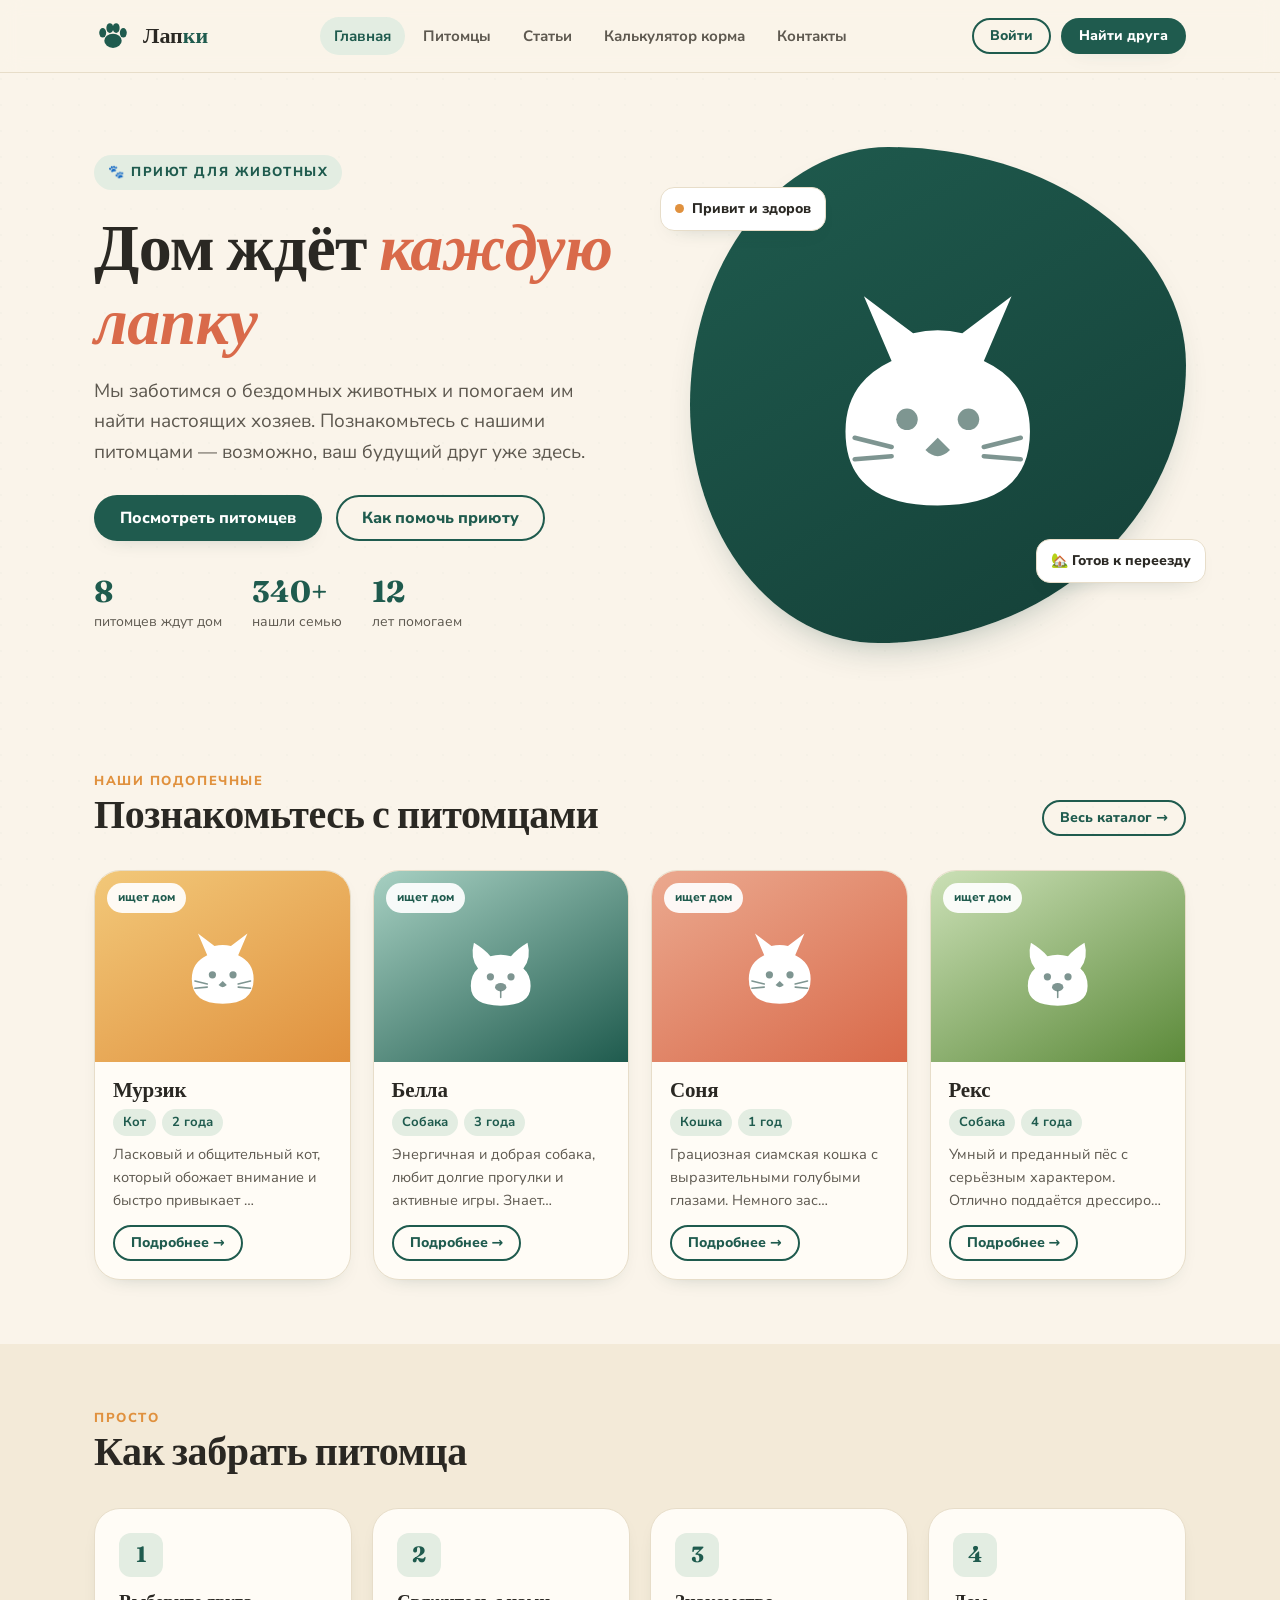
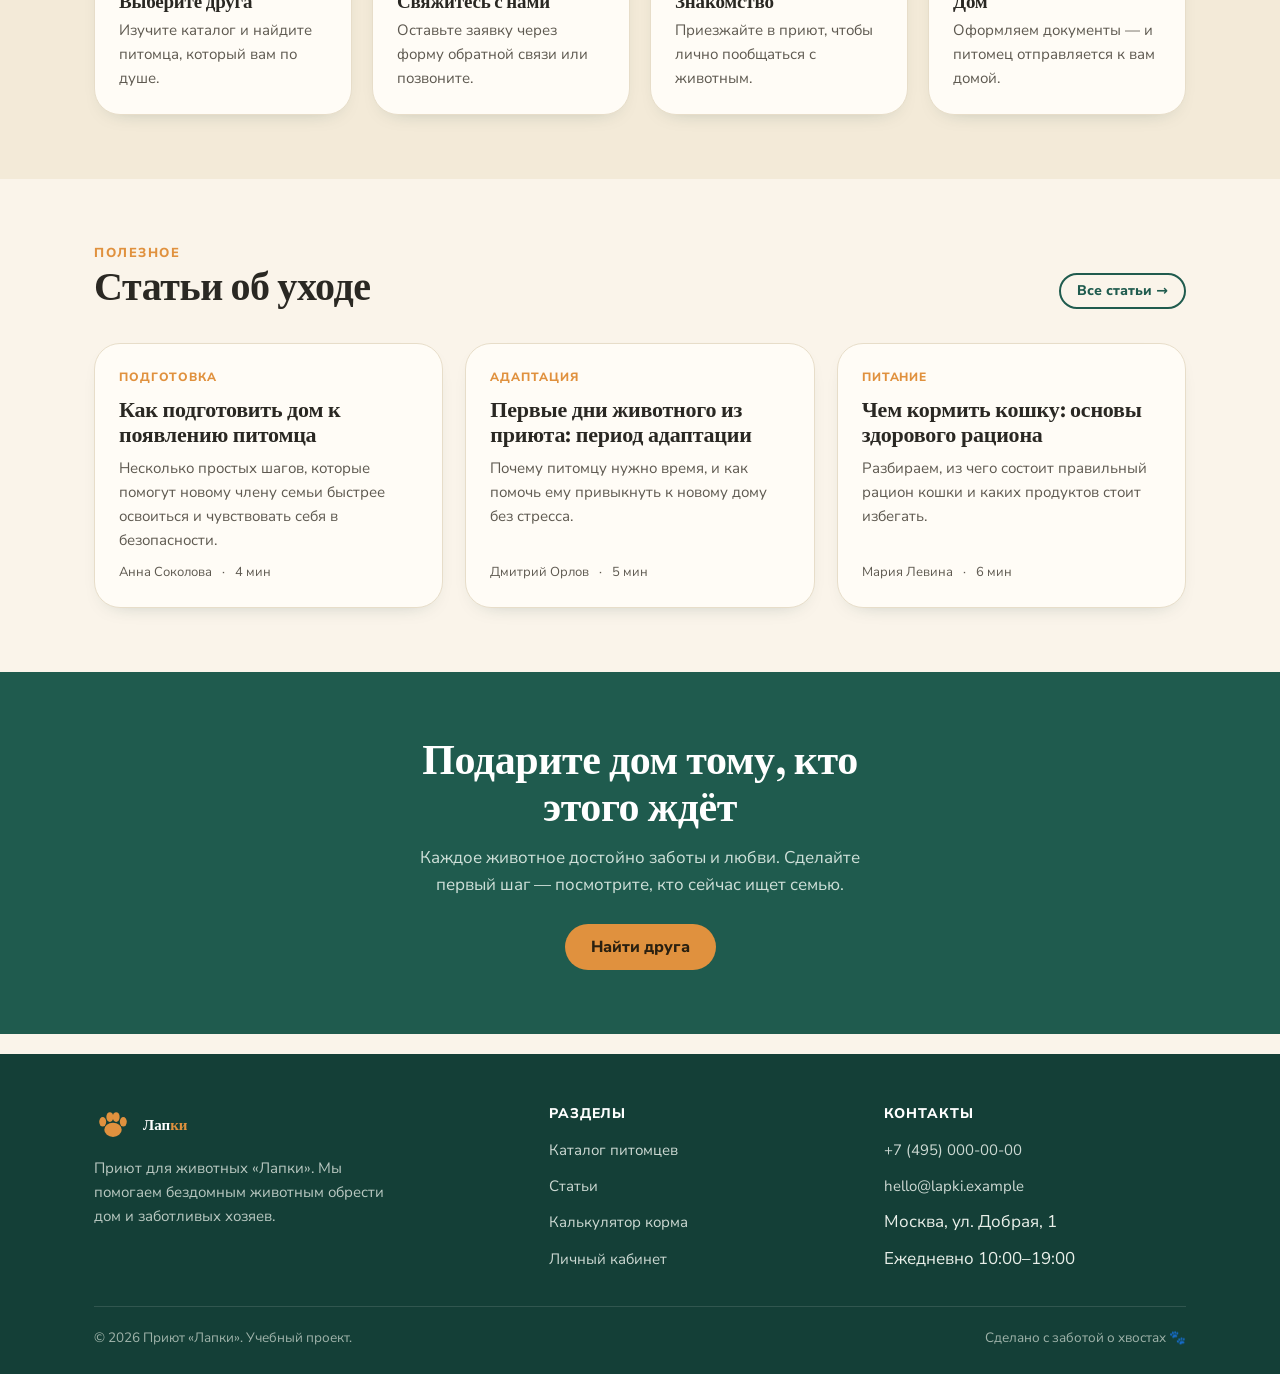
==== lapki/index.html @ 47bf282f "Add files via upload" ====
<!DOCTYPE html>
<html lang="ru">
<head>
<meta charset="UTF-8">
<meta name="viewport" content="width=device-width, initial-scale=1.0">
<title>Приют «Лапки» — дом ждёт каждую лапку</title>
<meta name="description" content="Приют для животных «Лапки»: каталог питомцев, ищущих дом, статьи об уходе, калькулятор нормы корма и обратная связь.">
<link rel="preconnect" href="https://fonts.googleapis.com">
<link rel="preconnect" href="https://fonts.gstatic.com" crossorigin>
<link href="https://fonts.googleapis.com/css2?family=Fraunces:ital,opsz,wght@0,9..144,500;0,9..144,600;1,9..144,500&family=Nunito+Sans:wght@400;700;800&display=swap" rel="stylesheet">
<link rel="stylesheet" href="css/styles.css">
</head>
<body data-page="index.html">
<div id="header"></div>

<!-- HERO -->
<section class="hero"><div class="container hero-grid">
  <div>
    <span class="eyebrow" data-reveal>🐾 Приют для животных</span>
    <h1 data-reveal>Дом ждёт <em>каждую лапку</em></h1>
    <p class="lead" data-reveal>Мы заботимся о бездомных животных и помогаем им найти настоящих хозяев. Познакомьтесь с нашими питомцами — возможно, ваш будущий друг уже здесь.</p>
    <div class="hero-cta" data-reveal>
      <a class="btn btn-primary" href="catalog.html">Посмотреть питомцев</a>
      <a class="btn btn-ghost" href="contacts.html">Как помочь приюту</a>
    </div>
    <div class="hero-stats" data-reveal>
      <div class="s"><b id="stPets">0</b><span>питомцев ждут дом</span></div>
      <div class="s"><b>340+</b><span>нашли семью</span></div>
      <div class="s"><b>12</b><span>лет помогаем</span></div>
    </div>
  </div>
  <div class="hero-art" data-reveal>
    <div class="blob" id="heroBlob"></div>
    <div class="chip c1"><span class="dot"></span>Привит и здоров</div>
    <div class="chip c2">🏡 Готов к переезду</div>
  </div>
</div></section>

<!-- FEATURED PETS -->
<section class="section"><div class="container">
  <div class="sec-head">
    <div>
      <div class="kicker">Наши подопечные</div>
      <h2>Познакомьтесь с питомцами</h2>
    </div>
    <a class="btn btn-ghost btn-sm" href="catalog.html">Весь каталог →</a>
  </div>
  <div class="pet-grid" id="featured"></div>
</div></section>

<!-- STEPS -->
<section class="section tint"><div class="container">
  <div class="sec-head"><div>
    <div class="kicker">Просто</div>
    <h2>Как забрать питомца</h2>
  </div></div>
  <div class="steps">
    <div class="step" data-reveal><div class="n">1</div><h3>Выберите друга</h3><p>Изучите каталог и найдите питомца, который вам по душе.</p></div>
    <div class="step" data-reveal><div class="n">2</div><h3>Свяжитесь с нами</h3><p>Оставьте заявку через форму обратной связи или позвоните.</p></div>
    <div class="step" data-reveal><div class="n">3</div><h3>Знакомство</h3><p>Приезжайте в приют, чтобы лично пообщаться с животным.</p></div>
    <div class="step" data-reveal><div class="n">4</div><h3>Дом</h3><p>Оформляем документы — и питомец отправляется к вам домой.</p></div>
  </div>
</div></section>

<!-- ARTICLES PREVIEW -->
<section class="section"><div class="container">
  <div class="sec-head">
    <div><div class="kicker">Полезное</div><h2>Статьи об уходе</h2></div>
    <a class="btn btn-ghost btn-sm" href="articles.html">Все статьи →</a>
  </div>
  <div class="article-grid" id="artPreview"></div>
</div></section>

<!-- CTA -->
<section class="section green"><div class="container center">
  <h2 style="font-size:clamp(28px,4vw,42px);max-width:18ch;margin:0 auto 14px" data-reveal>Подарите дом тому, кто этого ждёт</h2>
  <p style="color:#cfe0d9;max-width:50ch;margin:0 auto 26px" data-reveal>Каждое животное достойно заботы и любви. Сделайте первый шаг — посмотрите, кто сейчас ищет семью.</p>
  <a class="btn btn-accent" href="catalog.html" data-reveal>Найти друга</a>
</div></section>

<div id="footer"></div>
<script src="js/data.js"></script>
<script src="js/db.js"></script>
<script src="js/auth.js"></script>
<script src="js/app.js"></script>
<script>
  // hero illustration
  document.getElementById("heroBlob").innerHTML = LAPKI.animalSVG("cat");

  // animated counter
  const total = LAPKI.PETS.filter(p=>p.status==="ищет дом").length;
  const el = document.getElementById("stPets");
  let n=0; const t=setInterval(()=>{ n++; el.textContent=n; if(n>=total) clearInterval(t); }, 90);

  // featured pets (first 4)
  document.getElementById("featured").innerHTML = LAPKI.PETS.slice(0,4).map((p,i)=>petCard(p,i)).join("");

  function petCard(p,i){
    const cover = LAPKI.COVERS[i % LAPKI.COVERS.length];
    return `<a class="pet-card" href="pet.html?id=${p.id}" data-reveal>
      <div class="pet-cover" style="background:${cover}">
        <span class="pet-badge">${p.status}</span>${LAPKI.animalSVG(p.species)}
      </div>
      <div class="pet-body">
        <h3>${p.name}</h3>
        <div class="pet-meta"><span class="tag">${p.speciesLabel}</span><span class="tag">${p.age}</span></div>
        <p>${p.desc.slice(0,72)}…</p>
        <span class="btn btn-ghost btn-sm">Подробнее →</span>
      </div></a>`;
  }

  // article preview (first 3)
  document.getElementById("artPreview").innerHTML = LAPKI.ARTICLES.slice(0,3).map(a=>`
    <a class="article-card" href="article.html?id=${a.id}" data-reveal>
      <span class="cat">${a.cat}</span>
      <h3>${a.title}</h3>
      <p class="excerpt">${a.excerpt}</p>
      <div class="meta"><span>${a.author}</span>·<span>${a.read}</span></div>
    </a>`).join("");
</script>
</body>
</html>
---- lapki/css/styles.css ----
/* ============================================================
   «Лапки» — приют для животных. Единая таблица стилей.
   Тёплый редакционный стиль: кремовая бумага, лесной-зелёный,
   янтарный и коралловый акценты, мягкие скруглённые формы.
   ============================================================ */

:root{
  --paper:#FAF4EA;
  --paper-2:#F3EAD8;
  --card:#FFFCF6;
  --white:#FFFFFF;
  --ink:#2A2823;
  --ink-soft:#5E5950;
  --line:#E7DDC9;
  --forest:#1F5B4E;
  --forest-d:#143F37;
  --amber:#E0913E;
  --coral:#D96A4A;
  --sage:#E3EDE2;
  --r:18px;
  --r-lg:26px;
  --r-sm:10px;
  --shadow:0 18px 40px -24px rgba(20,63,55,.45);
  --shadow-sm:0 8px 22px -16px rgba(20,63,55,.4);
  --maxw:1140px;
  --display:"Fraunces","Georgia",serif;
  --body:"Nunito Sans","Segoe UI",system-ui,sans-serif;
}

*{box-sizing:border-box;margin:0;padding:0}
html{scroll-behavior:smooth}
body{
  font-family:var(--body);
  color:var(--ink);
  background:var(--paper);
  line-height:1.6;
  -webkit-font-smoothing:antialiased;
  font-size:17px;
  overflow-x:hidden;
}

/* subtle paw texture on the paper */
body::before{
  content:"";position:fixed;inset:0;z-index:-1;pointer-events:none;opacity:.4;
  background-image:radial-gradient(circle at 1px 1px, rgba(31,91,78,.05) 1px, transparent 0);
  background-size:26px 26px;
}

h1,h2,h3,h4{font-family:var(--display);font-weight:600;line-height:1.12;color:var(--ink);letter-spacing:-.01em}
a{color:inherit;text-decoration:none}
img{max-width:100%;display:block}
.container{max-width:var(--maxw);margin:0 auto;padding:0 24px}
.muted{color:var(--ink-soft)}
.center{text-align:center}

/* ---------- buttons ---------- */
.btn{
  display:inline-flex;align-items:center;gap:.5em;
  font-family:var(--body);font-weight:800;font-size:16px;
  padding:13px 24px;border-radius:999px;border:2px solid transparent;
  cursor:pointer;transition:transform .18s ease,box-shadow .18s ease,background .18s ease;
  line-height:1;white-space:nowrap;
}
.btn:hover{transform:translateY(-2px)}
.btn-primary{background:var(--forest);color:#fff;box-shadow:var(--shadow-sm)}
.btn-primary:hover{background:var(--forest-d)}
.btn-accent{background:var(--amber);color:#2a2010}
.btn-accent:hover{background:#d4842e}
.btn-ghost{background:transparent;border-color:var(--forest);color:var(--forest)}
.btn-ghost:hover{background:var(--forest);color:#fff}
.btn-sm{padding:9px 16px;font-size:14px}

/* ---------- header ---------- */
.site-header{
  position:sticky;top:0;z-index:50;
  background:rgba(250,244,234,.82);backdrop-filter:blur(10px);
  border-bottom:1px solid var(--line);
}
.nav{display:flex;align-items:center;justify-content:space-between;height:72px;gap:20px}
.brand{display:flex;align-items:center;gap:11px;font-family:var(--display);font-weight:700;font-size:22px}
.brand .logo{width:38px;height:38px;flex:0 0 auto}
.brand b{color:var(--forest)}
.nav-links{display:flex;align-items:center;gap:4px;list-style:none}
.nav-links a{
  padding:9px 14px;border-radius:999px;font-weight:700;font-size:15px;color:var(--ink-soft);
  transition:background .15s,color .15s;
}
.nav-links a:hover{background:var(--sage);color:var(--forest)}
.nav-links a.active{color:var(--forest);background:var(--sage)}
.nav-cta{display:flex;align-items:center;gap:10px}
.burger{display:none;background:none;border:0;cursor:pointer;padding:8px}
.burger span{display:block;width:24px;height:2px;background:var(--ink);margin:5px 0;border-radius:2px;transition:.2s}

/* ---------- hero ---------- */
.hero{position:relative;padding:74px 0 64px;overflow:hidden}
.hero-grid{display:grid;grid-template-columns:1.05fr .95fr;gap:48px;align-items:center}
.eyebrow{
  display:inline-flex;align-items:center;gap:8px;
  font-weight:800;font-size:13px;letter-spacing:.12em;text-transform:uppercase;
  color:var(--forest);background:var(--sage);padding:7px 14px;border-radius:999px;
}
.hero h1{font-size:clamp(38px,5.6vw,66px);margin:20px 0 18px}
.hero h1 em{font-style:italic;color:var(--coral)}
.hero p.lead{font-size:19px;color:var(--ink-soft);max-width:46ch;margin-bottom:28px}
.hero-cta{display:flex;flex-wrap:wrap;gap:14px}
.hero-stats{display:flex;gap:30px;margin-top:36px;flex-wrap:wrap}
.hero-stats .s b{font-family:var(--display);font-size:30px;color:var(--forest);display:block;line-height:1}
.hero-stats .s span{font-size:14px;color:var(--ink-soft)}
.hero-art{position:relative}
.hero-art .blob{
  background:linear-gradient(150deg,var(--forest),var(--forest-d));
  border-radius:40% 60% 62% 38%/52% 44% 56% 48%;
  aspect-ratio:1/1;display:grid;place-items:center;box-shadow:var(--shadow);position:relative;
}
.hero-art .blob svg{width:62%;height:62%}
.hero-art .chip{
  position:absolute;background:var(--white);border:1px solid var(--line);border-radius:14px;
  padding:10px 14px;box-shadow:var(--shadow-sm);font-weight:800;font-size:14px;display:flex;gap:8px;align-items:center;
}
.hero-art .chip.c1{top:8%;left:-6%}
.hero-art .chip.c2{bottom:12%;right:-4%}
.hero-art .chip .dot{width:9px;height:9px;border-radius:50%;background:var(--amber)}

/* ---------- sections ---------- */
.section{padding:64px 0}
.section.tint{background:var(--paper-2)}
.section.green{background:var(--forest);color:#fff}
.section.green h2,.section.green h3{color:#fff}
.sec-head{display:flex;align-items:flex-end;justify-content:space-between;gap:20px;margin-bottom:34px;flex-wrap:wrap}
.sec-head h2{font-size:clamp(28px,3.6vw,40px)}
.sec-head .kicker{font-weight:800;font-size:13px;letter-spacing:.12em;text-transform:uppercase;color:var(--amber)}

/* ---------- pet cards ---------- */
.pet-grid{display:grid;grid-template-columns:repeat(auto-fill,minmax(248px,1fr));gap:22px}
.pet-card{
  background:var(--card);border:1px solid var(--line);border-radius:var(--r-lg);overflow:hidden;
  box-shadow:var(--shadow-sm);transition:transform .2s ease,box-shadow .2s ease;display:flex;flex-direction:column;
}
.pet-card:hover{transform:translateY(-5px);box-shadow:var(--shadow)}
.pet-cover{aspect-ratio:4/3;position:relative;display:grid;place-items:center}
.pet-cover svg{width:54%;height:54%}
.pet-badge{
  position:absolute;top:12px;left:12px;background:rgba(255,255,255,.92);
  font-weight:800;font-size:12px;padding:5px 11px;border-radius:999px;color:var(--forest);
}
.pet-badge.taken{color:var(--coral)}
.pet-body{padding:16px 18px 18px;display:flex;flex-direction:column;gap:7px;flex:1}
.pet-body h3{font-size:21px}
.pet-meta{display:flex;flex-wrap:wrap;gap:6px;font-size:13px}
.tag{background:var(--sage);color:var(--forest);padding:3px 10px;border-radius:999px;font-weight:700}
.pet-body p{font-size:14.5px;color:var(--ink-soft);flex:1}
.pet-body .btn{margin-top:6px;align-self:flex-start}

/* ---------- toolbar (catalog) ---------- */
.toolbar{display:flex;align-items:center;justify-content:space-between;gap:16px;flex-wrap:wrap;margin-bottom:26px}
.chips{display:flex;gap:8px;flex-wrap:wrap}
.chip-btn{
  border:2px solid var(--line);background:var(--white);color:var(--ink-soft);
  padding:8px 16px;border-radius:999px;font-weight:800;font-size:14px;cursor:pointer;transition:.15s;
}
.chip-btn:hover{border-color:var(--forest);color:var(--forest)}
.chip-btn.active{background:var(--forest);border-color:var(--forest);color:#fff}
.select{position:relative}
.select select{
  appearance:none;border:2px solid var(--line);background:var(--white);color:var(--ink);
  font-family:var(--body);font-weight:700;font-size:14px;padding:9px 38px 9px 16px;border-radius:999px;cursor:pointer;
}
.select::after{content:"▾";position:absolute;right:16px;top:50%;transform:translateY(-50%);color:var(--ink-soft);pointer-events:none}

/* pagination */
.pager{display:flex;justify-content:center;gap:8px;margin-top:34px}
.pager button{
  min-width:42px;height:42px;border-radius:12px;border:2px solid var(--line);background:var(--white);
  font-weight:800;cursor:pointer;color:var(--ink);transition:.15s;
}
.pager button:hover{border-color:var(--forest);color:var(--forest)}
.pager button.active{background:var(--forest);border-color:var(--forest);color:#fff}
.pager button:disabled{opacity:.4;cursor:not-allowed}

/* ---------- pet detail ---------- */
.detail{display:grid;grid-template-columns:1fr 1.15fr;gap:42px;align-items:start;padding:48px 0}
.detail .cover{border-radius:var(--r-lg);aspect-ratio:1/1;display:grid;place-items:center;box-shadow:var(--shadow)}
.detail .cover svg{width:58%;height:58%}
.detail h1{font-size:clamp(32px,4vw,46px);margin-bottom:10px}
.spec{display:grid;grid-template-columns:1fr 1fr;gap:12px;margin:22px 0}
.spec .item{background:var(--white);border:1px solid var(--line);border-radius:var(--r);padding:13px 16px}
.spec .item span{display:block;font-size:12px;letter-spacing:.06em;text-transform:uppercase;color:var(--ink-soft);font-weight:800}
.spec .item b{font-size:17px}
.detail .desc{color:var(--ink-soft);font-size:17px;margin:14px 0 26px}
.detail .actions{display:flex;gap:12px;flex-wrap:wrap}
.breadcrumb{font-size:14px;color:var(--ink-soft);padding-top:22px}
.breadcrumb a:hover{color:var(--forest)}

/* ---------- articles ---------- */
.article-grid{display:grid;grid-template-columns:repeat(auto-fill,minmax(300px,1fr));gap:22px}
.article-card{
  background:var(--card);border:1px solid var(--line);border-radius:var(--r-lg);padding:24px;
  box-shadow:var(--shadow-sm);transition:transform .2s,box-shadow .2s;display:flex;flex-direction:column;gap:10px;
}
.article-card:hover{transform:translateY(-4px);box-shadow:var(--shadow)}
.article-card .cat{font-weight:800;font-size:12px;letter-spacing:.08em;text-transform:uppercase;color:var(--amber)}
.article-card h3{font-size:22px}
.article-card .excerpt{color:var(--ink-soft);font-size:15px;flex:1}
.article-card .meta{font-size:13px;color:var(--ink-soft);display:flex;gap:10px;align-items:center}
.prose{max-width:720px;margin:0 auto;padding:42px 0}
.prose h1{font-size:clamp(30px,4vw,44px);margin-bottom:10px}
.prose .meta{color:var(--ink-soft);font-size:15px;margin-bottom:28px;border-bottom:1px solid var(--line);padding-bottom:18px}
.prose p{margin-bottom:18px;font-size:18px}
.prose h2{font-size:26px;margin:30px 0 12px}

/* ---------- calculator ---------- */
.calc{display:grid;grid-template-columns:1fr 1fr;gap:34px;align-items:start;padding:42px 0}
.calc .panel{background:var(--white);border:1px solid var(--line);border-radius:var(--r-lg);padding:28px;box-shadow:var(--shadow-sm)}
.field{margin-bottom:18px}
.field label{display:block;font-weight:800;font-size:14px;margin-bottom:7px}
.field input,.field select,.field textarea{
  width:100%;padding:12px 14px;border:2px solid var(--line);border-radius:var(--r-sm);
  font-family:var(--body);font-size:16px;background:var(--paper);color:var(--ink);transition:border .15s;
}
.field input:focus,.field select:focus,.field textarea:focus{outline:none;border-color:var(--forest)}
.seg{display:flex;gap:8px;flex-wrap:wrap}
.seg label{flex:1;min-width:90px;cursor:pointer}
.seg input{position:absolute;opacity:0}
.seg span{display:block;text-align:center;padding:11px;border:2px solid var(--line);border-radius:var(--r-sm);font-weight:800;font-size:14px;transition:.15s}
.seg input:checked+span{background:var(--forest);border-color:var(--forest);color:#fff}
.result{background:linear-gradient(150deg,var(--forest),var(--forest-d));color:#fff;border-radius:var(--r-lg);padding:28px;box-shadow:var(--shadow)}
.result h3{color:#fff;font-size:22px;margin-bottom:18px}
.result .big{font-family:var(--display);font-size:54px;line-height:1}
.result .rows{margin-top:20px;display:flex;flex-direction:column;gap:12px}
.result .row{display:flex;justify-content:space-between;border-top:1px solid rgba(255,255,255,.18);padding-top:12px;font-size:15px}
.result .row b{font-weight:800}
.result .hint{opacity:.85;font-size:13px;margin-top:18px}

/* ---------- form / feedback ---------- */
.form-wrap{max-width:720px;margin:0 auto;padding:42px 0}
.form-card{background:var(--white);border:1px solid var(--line);border-radius:var(--r-lg);padding:30px;box-shadow:var(--shadow-sm)}
.field .err{color:var(--coral);font-size:13px;font-weight:700;margin-top:5px;display:none}
.field.invalid input,.field.invalid textarea,.field.invalid select{border-color:var(--coral)}
.field.invalid .err{display:block}
.checks{display:flex;gap:18px;flex-wrap:wrap}
.checks label{display:flex;align-items:center;gap:8px;font-weight:700;font-size:15px;cursor:pointer}
.alert{
  background:var(--sage);border:1px solid #bcd2bc;color:var(--forest-d);border-radius:var(--r);
  padding:16px 18px;font-weight:700;margin-bottom:20px;display:none;
}
.alert.show{display:block}

/* ---------- steps / help ---------- */
.steps{display:grid;grid-template-columns:repeat(auto-fit,minmax(220px,1fr));gap:20px}
.step{background:var(--card);border:1px solid var(--line);border-radius:var(--r-lg);padding:24px;box-shadow:var(--shadow-sm)}
.step .n{width:44px;height:44px;border-radius:12px;background:var(--sage);color:var(--forest);display:grid;place-items:center;font-family:var(--display);font-weight:700;font-size:22px;margin-bottom:14px}
.step h3{font-size:19px;margin-bottom:6px}
.step p{font-size:15px;color:var(--ink-soft)}

/* ---------- admin ---------- */
.admin-shell{padding:42px 0;min-height:60vh}
.login-card{max-width:400px;margin:40px auto;background:var(--white);border:1px solid var(--line);border-radius:var(--r-lg);padding:30px;box-shadow:var(--shadow)}
.admin-bar{display:flex;justify-content:space-between;align-items:center;margin-bottom:24px;flex-wrap:wrap;gap:12px}
.table{width:100%;border-collapse:collapse;background:var(--white);border-radius:var(--r);overflow:hidden;border:1px solid var(--line)}
.table th,.table td{text-align:left;padding:12px 14px;border-bottom:1px solid var(--line);font-size:15px}
.table th{background:var(--sage);font-weight:800;color:var(--forest-d);font-size:13px;text-transform:uppercase;letter-spacing:.05em}
.table tr:last-child td{border-bottom:0}
.icon-btn{border:0;background:none;cursor:pointer;font-weight:800;color:var(--forest);padding:4px 8px;border-radius:8px}
.icon-btn.del{color:var(--coral)}
.icon-btn:hover{background:var(--paper-2)}
.modal{position:fixed;inset:0;background:rgba(20,30,28,.5);display:none;place-items:center;z-index:100;padding:20px}
.modal.show{display:grid}
.modal .box{background:var(--white);border-radius:var(--r-lg);padding:28px;max-width:480px;width:100%;box-shadow:var(--shadow);max-height:90vh;overflow:auto}
.modal h3{font-size:22px;margin-bottom:18px}
.modal .row{display:flex;gap:12px;justify-content:flex-end;margin-top:8px}

/* ---------- footer ---------- */
.site-footer{background:var(--forest-d);color:#e9efe9;padding:52px 0 26px;margin-top:20px}
.footer-grid{display:grid;grid-template-columns:1.4fr 1fr 1fr;gap:32px;margin-bottom:34px}
.site-footer .brand{color:#fff}
.site-footer .brand b{color:var(--amber)}
.site-footer p{color:#b9c8c1;font-size:15px;margin-top:12px;max-width:34ch}
.site-footer h4{color:#fff;font-family:var(--body);font-weight:800;font-size:14px;letter-spacing:.06em;text-transform:uppercase;margin-bottom:14px}
.site-footer ul{list-style:none;display:flex;flex-direction:column;gap:9px}
.site-footer a{color:#cdd9d3;font-size:15px}
.site-footer a:hover{color:#fff}
.footer-bottom{border-top:1px solid rgba(255,255,255,.12);padding-top:20px;font-size:13.5px;color:#9fb3aa;display:flex;justify-content:space-between;flex-wrap:wrap;gap:10px}

/* ---------- 404 ---------- */
.notfound{min-height:64vh;display:grid;place-items:center;text-align:center;padding:40px 0}
.notfound .big{font-family:var(--display);font-size:clamp(90px,18vw,180px);color:var(--forest);line-height:.9}
.notfound h2{font-size:28px;margin:8px 0 16px}

/* ---------- reveal animation ---------- */
.reveal{opacity:0;transform:translateY(18px);animation:rise .7s ease forwards}
.reveal.d1{animation-delay:.08s}.reveal.d2{animation-delay:.16s}.reveal.d3{animation-delay:.24s}.reveal.d4{animation-delay:.32s}
@keyframes rise{to{opacity:1;transform:none}}
@media (prefers-reduced-motion:reduce){.reveal{animation:none;opacity:1;transform:none}}

/* ---------- responsive ---------- */
@media (max-width:900px){
  .hero-grid{grid-template-columns:1fr;gap:36px}
  .hero-art{max-width:420px;margin:0 auto}
  .detail{grid-template-columns:1fr;gap:26px}
  .calc{grid-template-columns:1fr}
  .footer-grid{grid-template-columns:1fr 1fr}
}
@media (max-width:680px){
  .nav-links,.nav-cta .btn-ghost{display:none}
  .burger{display:block}
  .nav-links.open{display:flex;position:absolute;top:72px;left:0;right:0;flex-direction:column;background:var(--paper);border-bottom:1px solid var(--line);padding:14px 24px;gap:6px}
  .nav-links.open a{width:100%}
  .spec{grid-template-columns:1fr}
  .footer-grid{grid-template-columns:1fr}
  body{font-size:16px}
}

/* ---------- auth & cabinet ---------- */
.auth-wrap{max-width:440px;margin:46px auto;padding:0 0 30px}
.auth-card{background:var(--white);border:1px solid var(--line);border-radius:var(--r-lg);padding:32px;box-shadow:var(--shadow)}
.auth-card h1{font-size:28px;margin-bottom:6px}
.auth-card .sub{color:var(--ink-soft);font-size:15px;margin-bottom:22px}
.auth-card .switch{text-align:center;margin-top:18px;font-size:15px;color:var(--ink-soft)}
.auth-card .switch a{color:var(--forest);font-weight:800}
.demo-note{background:var(--sage);border:1px solid #c6dac6;border-radius:var(--r-sm);padding:12px 14px;font-size:13.5px;color:var(--forest-d);margin-bottom:20px}
.demo-note b{font-weight:800}

.cab-head{display:flex;justify-content:space-between;align-items:center;gap:16px;flex-wrap:wrap;margin-bottom:8px}
.role-badge{display:inline-flex;align-items:center;gap:7px;background:var(--sage);color:var(--forest-d);font-weight:800;font-size:13px;padding:6px 14px;border-radius:999px}
.role-badge.admin{background:#f4e2c7;color:#8a5a16}
.cab-section{background:var(--white);border:1px solid var(--line);border-radius:var(--r-lg);padding:26px;box-shadow:var(--shadow-sm);margin-bottom:22px}
.cab-section h2{font-size:23px;margin-bottom:4px}
.cab-section .hint{color:var(--ink-soft);font-size:14px;margin-bottom:18px}

.status{font-weight:800;font-size:12px;padding:4px 11px;border-radius:999px;white-space:nowrap}
.status.new{background:#e7eef6;color:#34608c}
.status.ok{background:#dcefdc;color:#2f7d3a}
.status.no{background:#fbe3dc;color:#a23a22}

.req-list{display:flex;flex-direction:column;gap:12px}
.req{display:flex;justify-content:space-between;align-items:flex-start;gap:14px;border:1px solid var(--line);border-radius:var(--r);padding:14px 16px;background:var(--paper)}
.req .info{font-size:14.5px}
.req .info b{font-size:16px}
.req .info .who{color:var(--ink-soft);font-size:13px;margin-top:2px}
.req .side{display:flex;flex-direction:column;align-items:flex-end;gap:8px}
.req .acts{display:flex;gap:6px}
.empty{color:var(--ink-soft);font-size:15px;padding:8px 0}
.profile-row{display:flex;gap:10px;flex-wrap:wrap;margin-top:6px}
.profile-row .pill{background:var(--paper);border:1px solid var(--line);border-radius:999px;padding:7px 14px;font-size:14px}
.profile-row .pill b{font-weight:800}
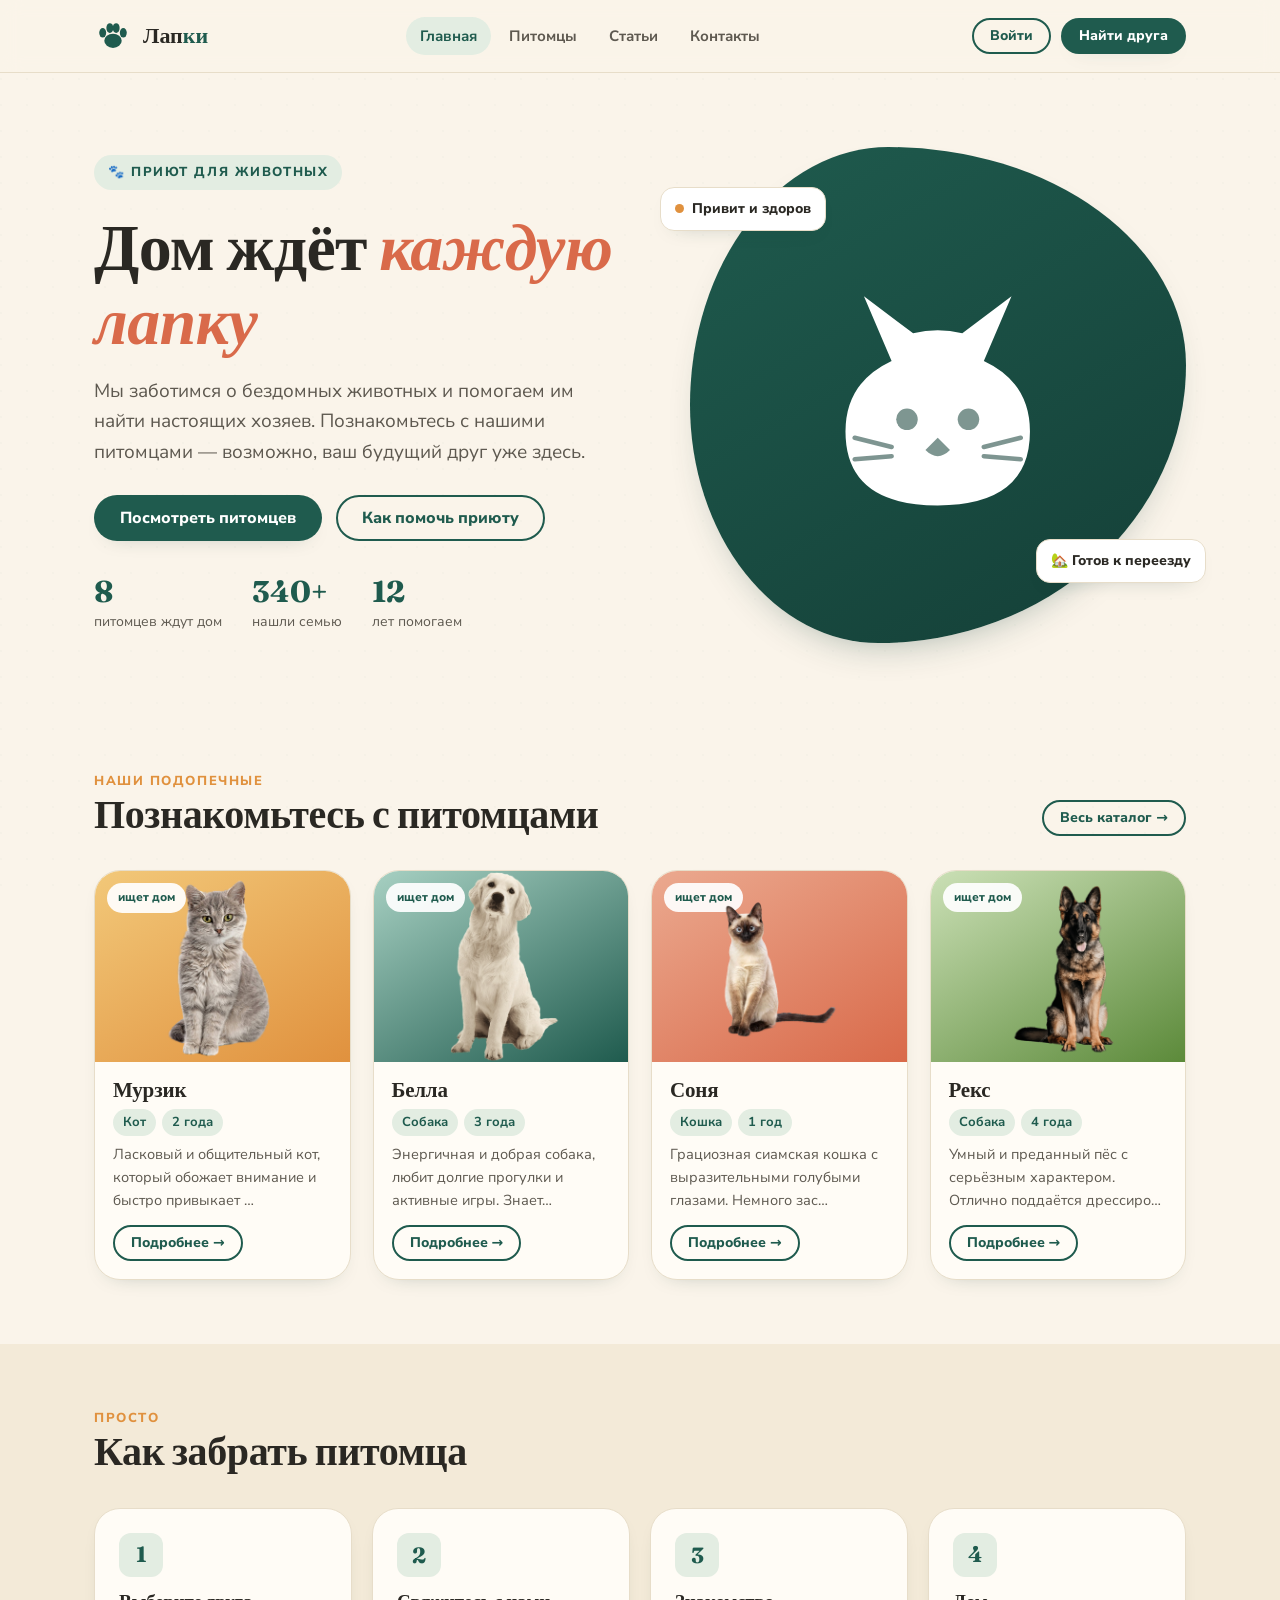
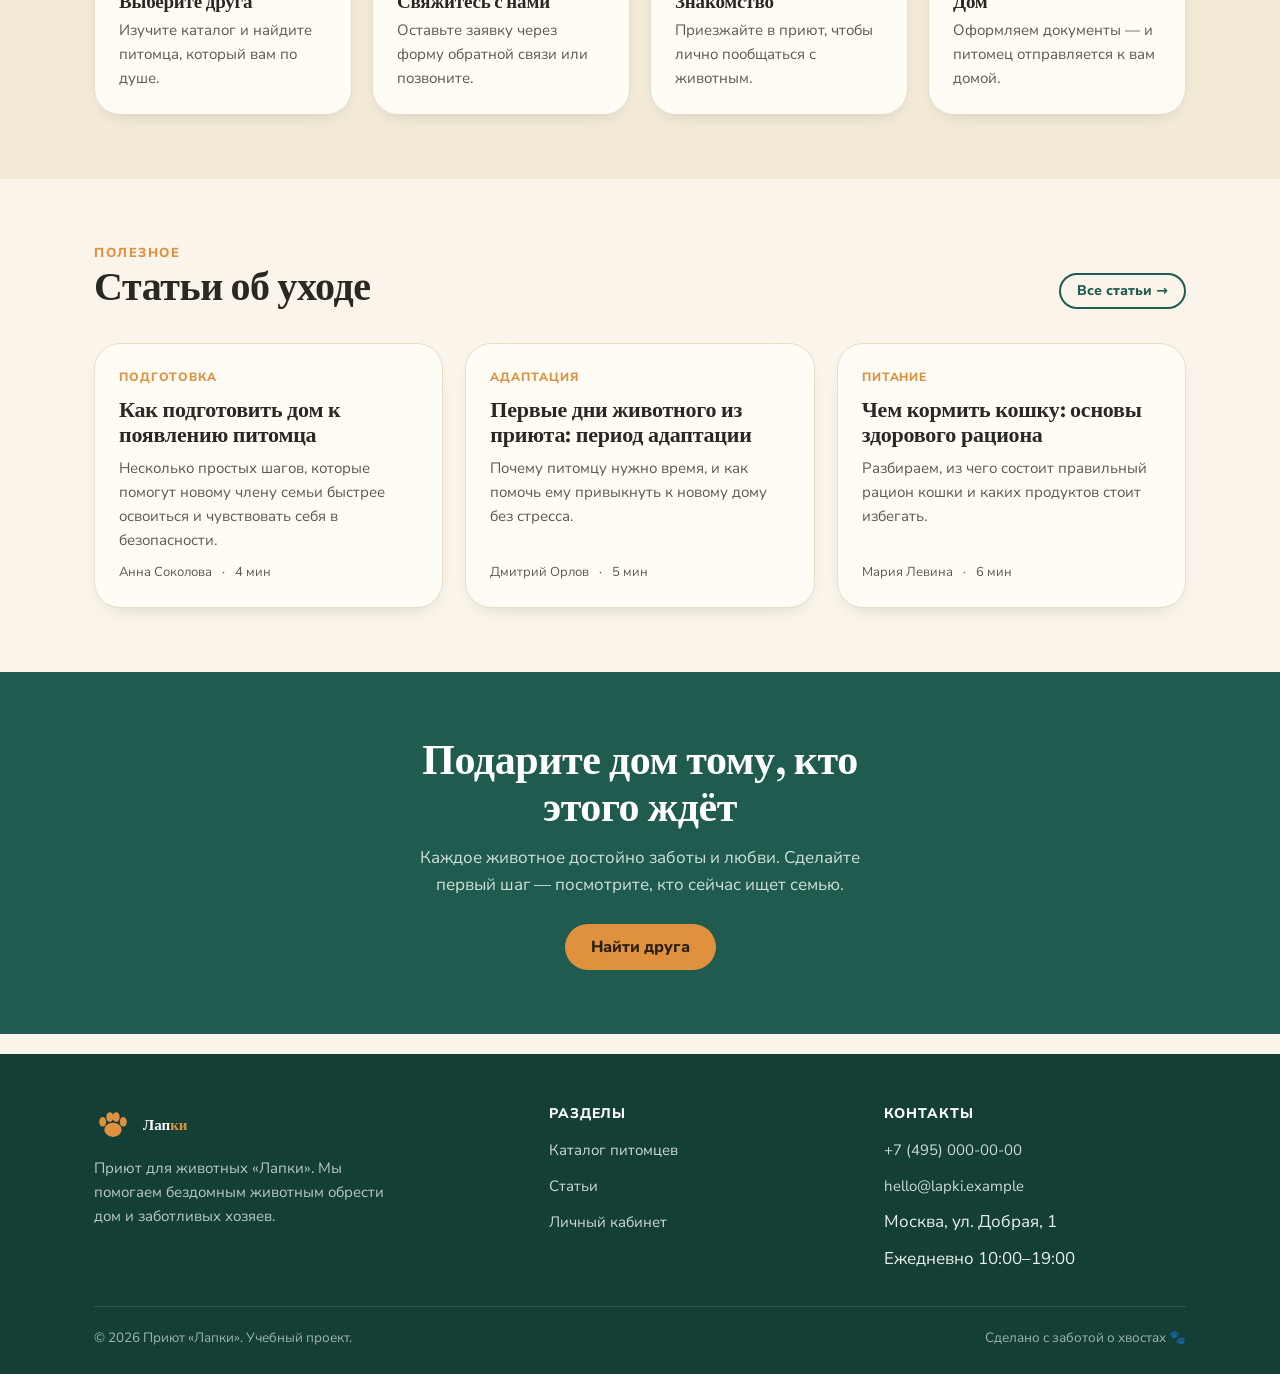
==== commit 43348556: "Add files via upload" ====
--- a/lapki/index.html
+++ b/lapki/index.html
@@ -80,7 +80,7 @@
 
 <div id="footer"></div>
 <script src="js/data.js"></script>
-<script src="js/db.js"></script>
+<script src="js/store.js"></script>
 <script src="js/auth.js"></script>
 <script src="js/app.js"></script>
 <script>
@@ -99,7 +99,7 @@
     const cover = LAPKI.COVERS[i % LAPKI.COVERS.length];
     return `<a class="pet-card" href="pet.html?id=${p.id}" data-reveal>
       <div class="pet-cover" style="background:${cover}">
-        <span class="pet-badge">${p.status}</span>${LAPKI.animalSVG(p.species)}
+        <span class="pet-badge">${p.status}</span>${LAPKI.coverInner(p)}
       </div>
       <div class="pet-body">
         <h3>${p.name}</h3>
@@ -110,7 +110,7 @@
   }
 
   // article preview (first 3)
-  document.getElementById("artPreview").innerHTML = LAPKI.ARTICLES.slice(0,3).map(a=>`
+  document.getElementById("artPreview").innerHTML = Store.articles().slice(0,3).map(a=>`
     <a class="article-card" href="article.html?id=${a.id}" data-reveal>
       <span class="cat">${a.cat}</span>
       <h3>${a.title}</h3>
--- a/lapki/css/styles.css
+++ b/lapki/css/styles.css
@@ -343,3 +343,16 @@
 .profile-row{display:flex;gap:10px;flex-wrap:wrap;margin-top:6px}
 .profile-row .pill{background:var(--paper);border:1px solid var(--line);border-radius:999px;padding:7px 14px;font-size:14px}
 .profile-row .pill b{font-weight:800}
+
+/* ---------- pet photos with illustration fallback ---------- */
+.pet-cover{position:relative;overflow:hidden}
+.pet-photo{position:absolute;inset:0;height:100%;object-fit:cover;display:block}
+.pet-illus{position:absolute;inset:0;display:none;place-items:center}
+.detail .cover{position:relative;overflow:hidden}
+
+/* ---------- article editor (admin) ---------- */
+.art-admin{display:flex;flex-direction:column;gap:12px}
+.art-row{display:flex;justify-content:space-between;align-items:center;gap:14px;border:1px solid var(--line);border-radius:var(--r);padding:14px 16px;background:var(--paper)}
+.art-row .info b{font-size:16px}
+.art-row .info .who{color:var(--ink-soft);font-size:13px;margin-top:2px}
+.art-row .acts{display:flex;gap:6px;flex-shrink:0}
